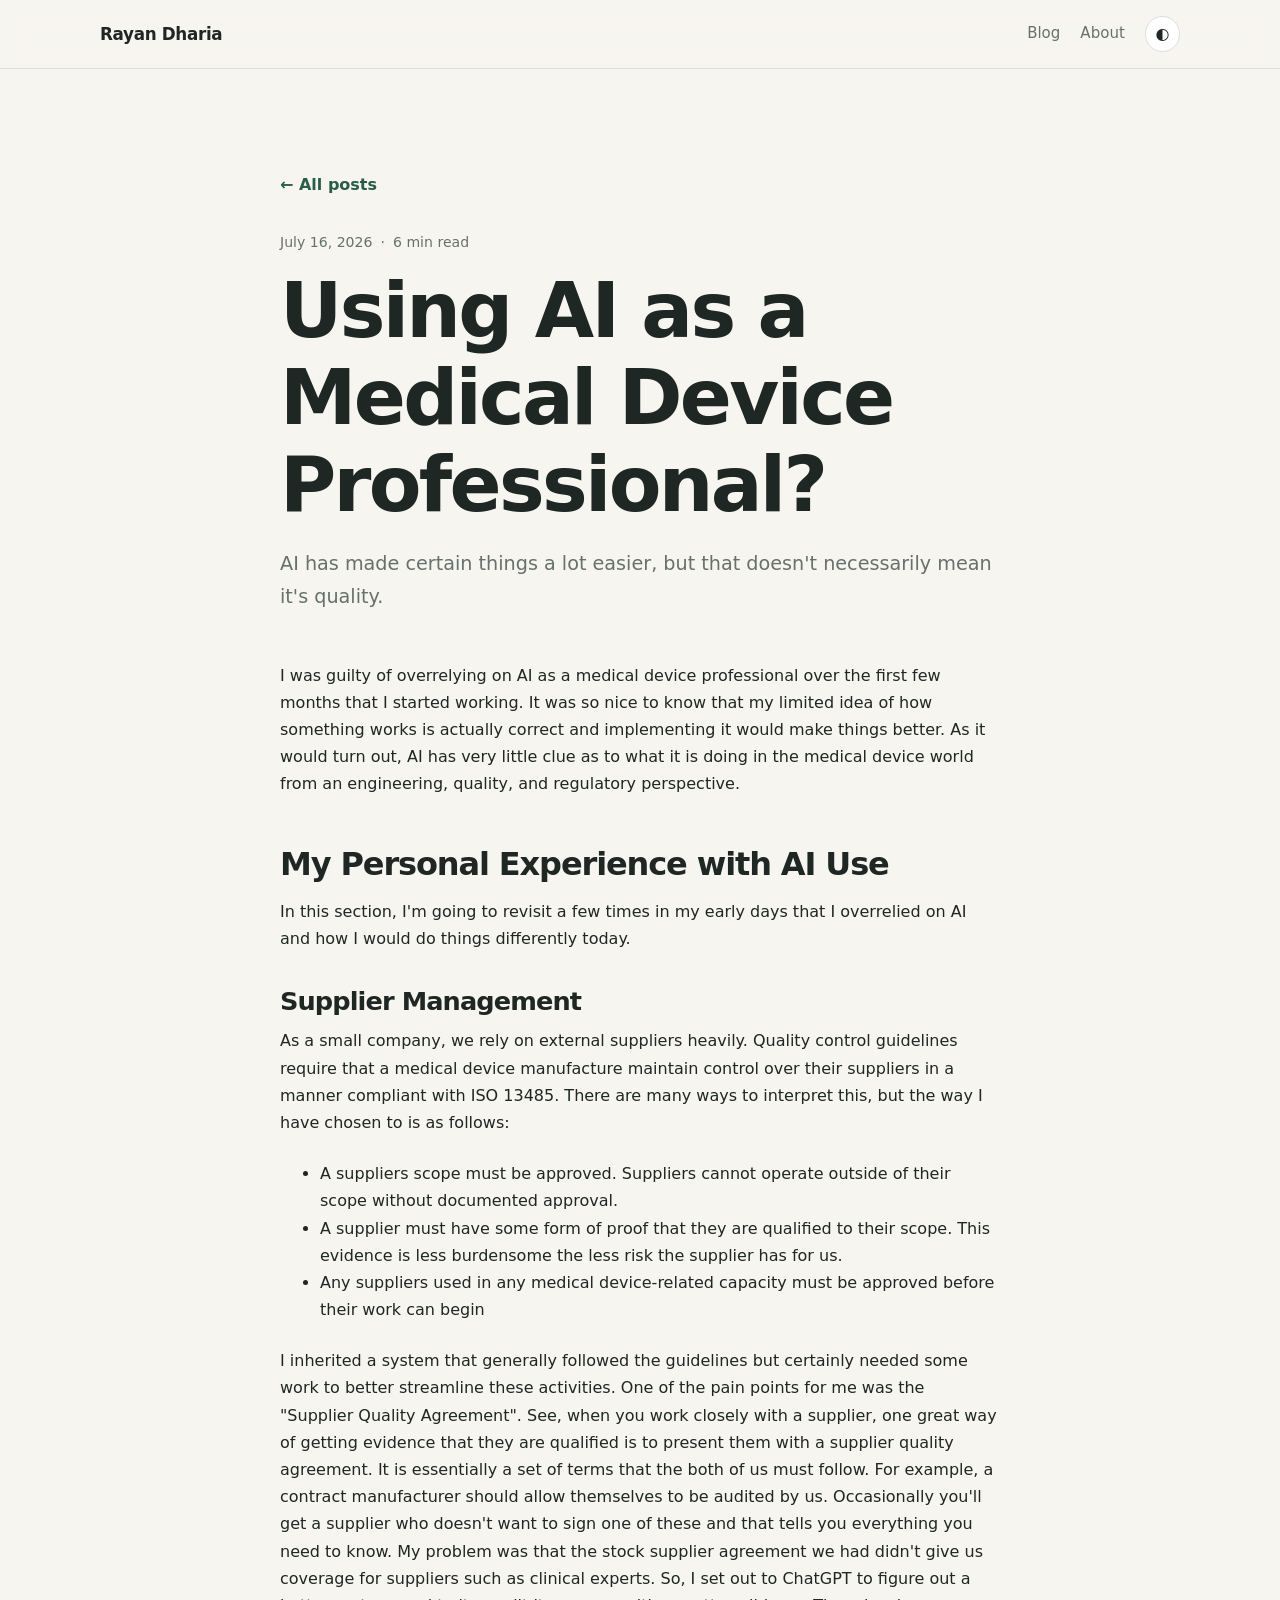
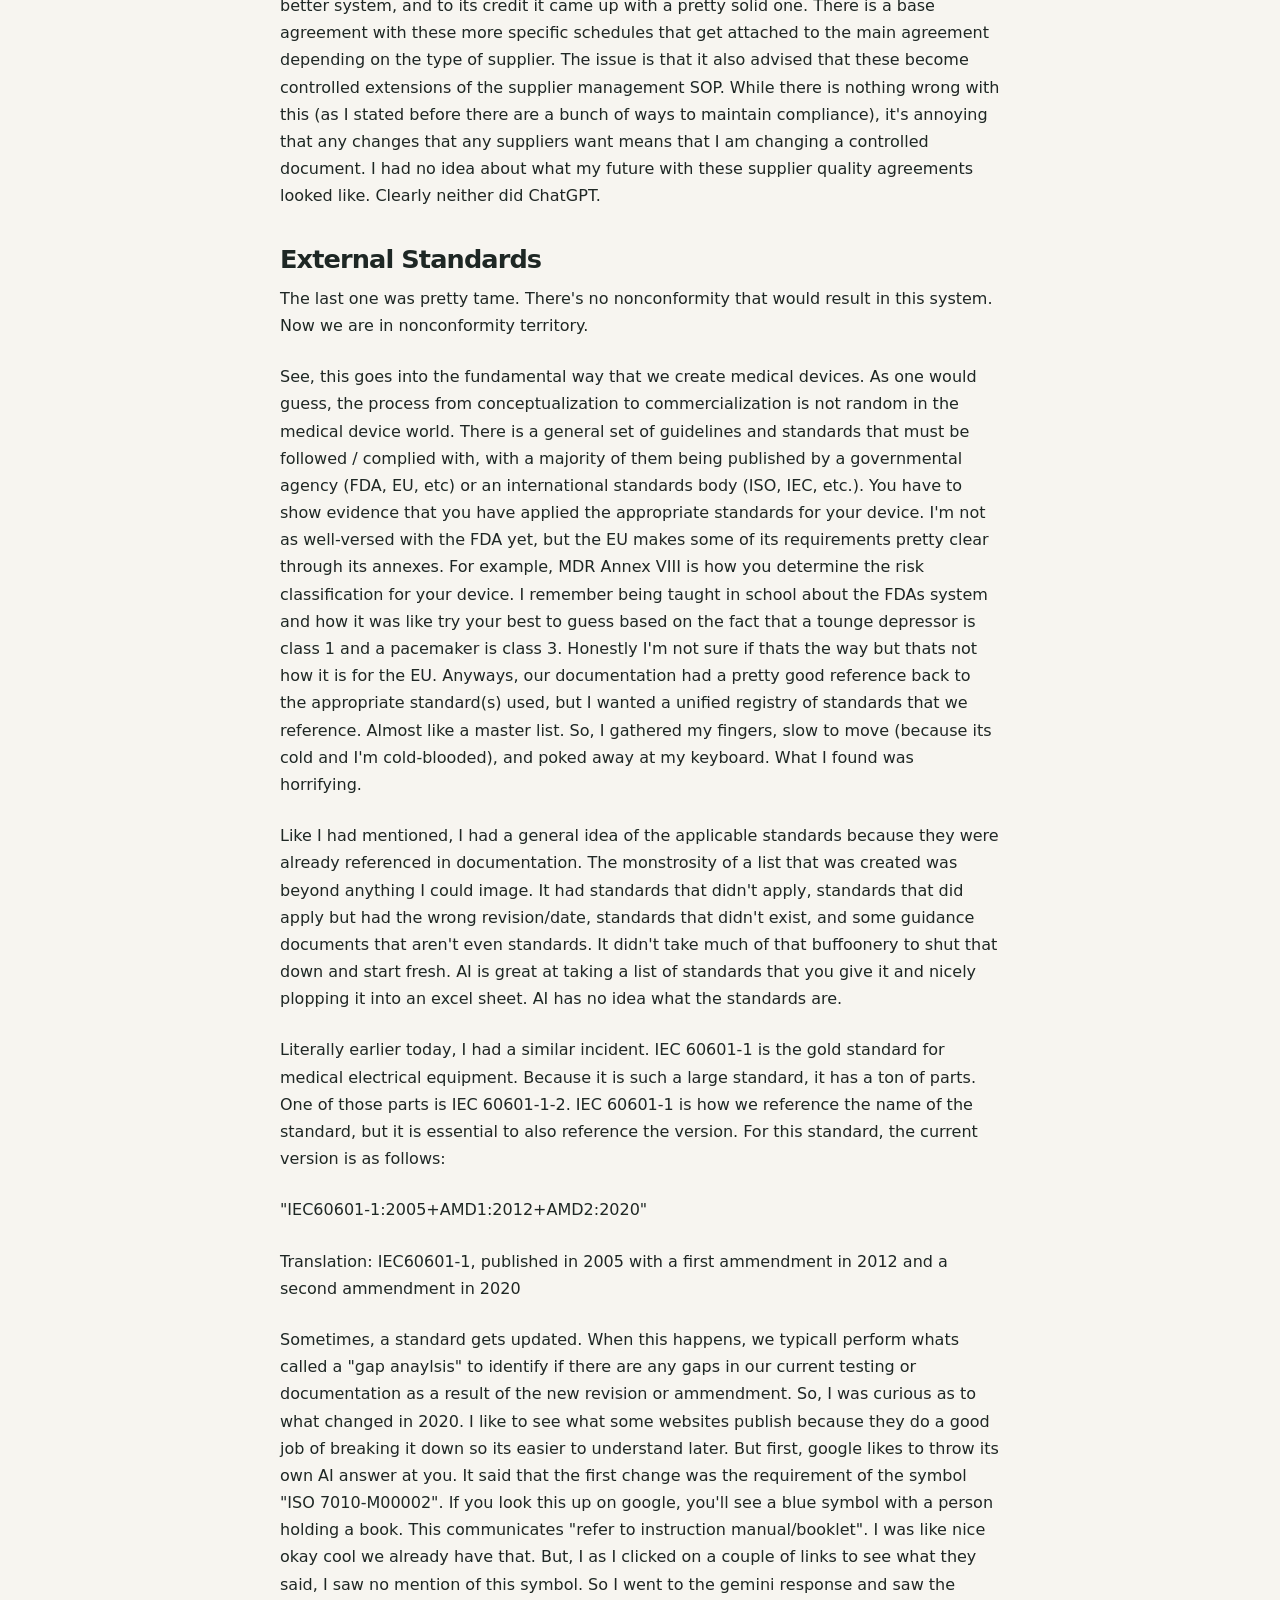
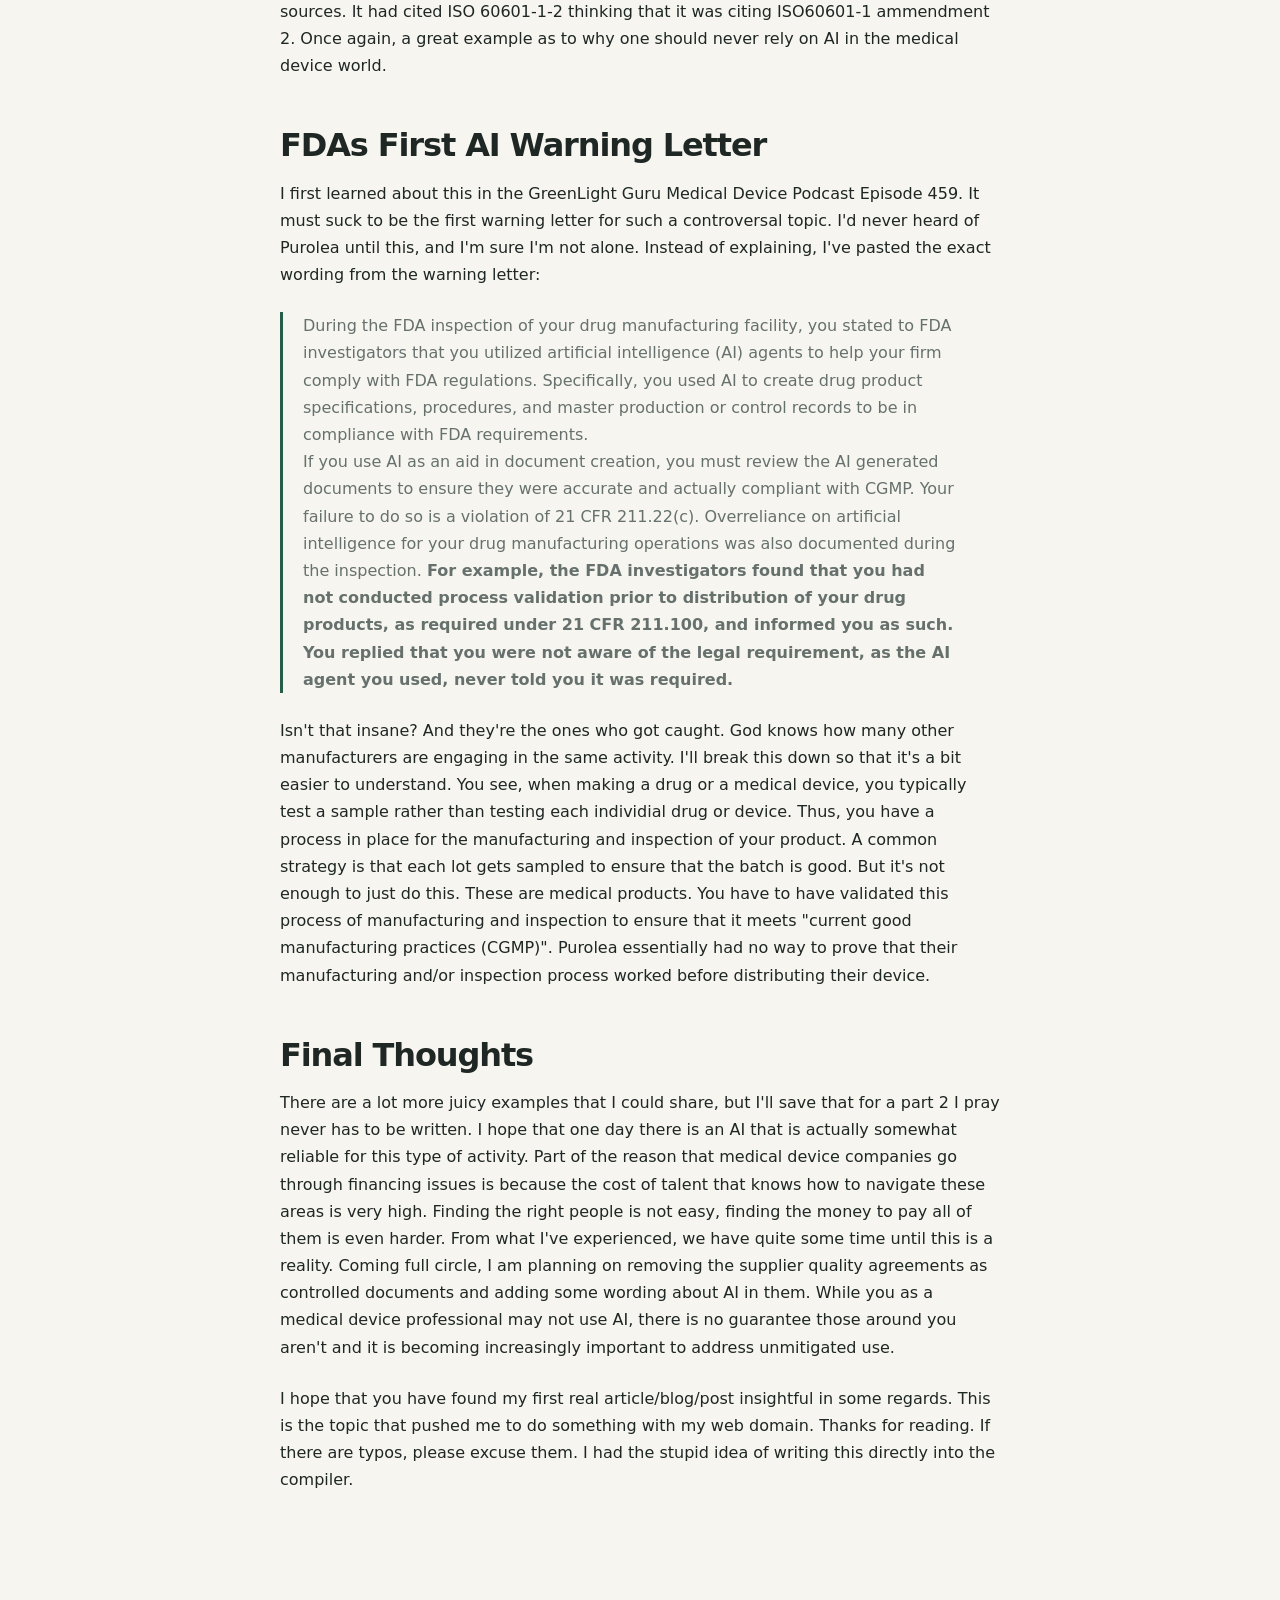
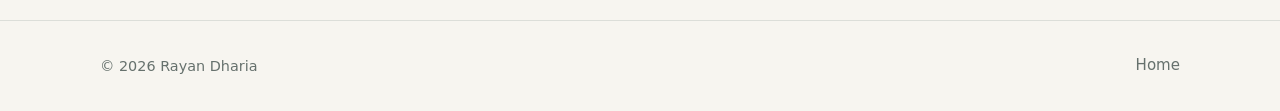
==== posts/AI-in-med-device-2026-07-16.html @ 638f1ad9 "AI Medical Devices Blog Post" ====
<!DOCTYPE html>
<html lang="en">
<head>
  <meta charset="UTF-8">
  <meta name="viewport" content="width=device-width, initial-scale=1.0">

  <!-- Change the browser title and description for every post. -->
  <title>Using AI as a Medical Device Professional? | Rayan Dharia</title>
  <meta name="Using AI as a Medical Device Professional" content="Using AI as a medical device professional has many more pitfalls than advantages.">

  <link rel="stylesheet" href="../styles.css">
  <script src="../main.js" defer></script>
</head>

<body>
  <header class="site-header">
    <div class="container header-inner">
      <a class="site-name" href="../index.html">Rayan Dharia</a>

      <nav class="site-nav" aria-label="Primary navigation">
        <a href="../index.html#posts">Blog</a>
        <a href="../index.html#about">About</a>
        <button
          class="theme-toggle"
          type="button"
          aria-label="Switch color theme"
          title="Switch color theme"
        >
          <span aria-hidden="true">◐</span>
        </button>
      </nav>
    </div>
  </header>

  <main class="article-shell">
    <article class="container">
      <header class="article-header">
        <a class="back-link" href="../index.html">← All posts</a>

        <p class="post-meta">
          <!-- Use YYYY-MM-DD in datetime, but write the date normally on screen. -->
          <time datetime="2026-07-16">July 16, 2026</time>
          <span aria-hidden="true">·</span>
          <span>6 min read</span>
        </p>

        <h1>Using AI as a Medical Device Professional?</h1>
        <p class="article-description">AI has made certain things a lot easier, but that doesn't necessarily mean it's quality.</p>
      </header>

      <div class="article-body">
        <p>
          I was guilty of overrelying on AI as a medical device professional over the first few months that I started working.
          It was so nice to know that my limited idea of how something works is actually correct and implementing it would make things better.
          As it would turn out, AI has very little clue as to what it is doing in the medical device world from an engineering, quality, and regulatory perspective.
        </p>

        <h2>My Personal Experience with AI Use</h2>

        <p>
          In this section, I'm going to revisit a few times in my early days that I overrelied on AI and how I would do things differently today.
        </p>

        <h3>Supplier Management</h3>

        <p>
          As a small company, we rely on external suppliers heavily. Quality control guidelines require that a medical device manufacture maintain control over their suppliers in a manner compliant with ISO 13485.
          There are many ways to interpret this, but the way I have chosen to is as follows:
          <ul>
          <li>A suppliers scope must be approved. Suppliers cannot operate outside of their scope without documented approval.</li>
          <li>A supplier must have some form of proof that they are qualified to their scope. This evidence is less burdensome the less risk the supplier has for us.</li>
          <li>Any suppliers used in any medical device-related capacity must be approved before their work can begin</li>
        </ul>
          I inherited a system that generally followed the guidelines but certainly needed some work to better streamline these activities.
          One of the pain points for me was the "Supplier Quality Agreement". See, when you work closely with a supplier, one great way of getting evidence that they are qualified is to present them with a supplier quality agreement.
          It is essentially a set of terms that the both of us must follow. For example, a contract manufacturer should allow themselves to be audited by us. Occasionally you'll get a supplier who doesn't want to sign one of these and that tells you everything you need to know.
          My problem was that the stock supplier agreement we had didn't give us coverage for suppliers such as clinical experts.
          So, I set out to ChatGPT to figure out a better system, and to its credit it came up with a pretty solid one. There is a base agreement with these more specific schedules that get attached to the main agreement depending on the type of supplier.
          The issue is that it also advised that these become controlled extensions of the supplier management SOP. While there is nothing wrong with this (as I stated before there are a bunch of ways to maintain compliance), it's annoying that any changes that any suppliers want means that I am changing a controlled document. 
          I had no idea about what my future with these supplier quality agreements looked like. Clearly neither did ChatGPT.
        </p>

        <h3>External Standards</h3>

        <p>
          The last one was pretty tame. There's no nonconformity that would result in this system. Now we are in nonconformity territory.
        </p>

        <p>
          See, this goes into the fundamental way that we create medical devices. As one would guess, the process from conceptualization to commercialization is not random in the medical device world.
          There is a general set of guidelines and standards that must be followed / complied with, with a majority of them being published by a governmental agency (FDA, EU, etc) or an international standards body (ISO, IEC, etc.). 
          You have to show evidence that you have applied the appropriate standards for your device. I'm not as well-versed with the FDA yet, but the EU makes some of its requirements pretty clear through its annexes. For example, MDR Annex VIII is how you determine the risk classification for your device.
          I remember being taught in school about the FDAs system and how it was like try your best to guess based on the fact that a tounge depressor is class 1 and a pacemaker is class 3. Honestly I'm not sure if thats the way but thats not how it is for the EU. 
          Anyways, our documentation had a pretty good reference back to the appropriate standard(s) used, but I wanted a unified registry of standards that we reference. Almost like a master list.
          So, I gathered my fingers, slow to move (because its cold and I'm cold-blooded), and poked away at my keyboard. What I found was horrifying.
        </p>

        <p>
          Like I had mentioned, I had a general idea of the applicable standards because they were already referenced in documentation. The monstrosity of a list that was created was beyond anything I could image. 
          It had standards that didn't apply, standards that did apply but had the wrong revision/date, standards that didn't exist, and some guidance documents that aren't even standards. It didn't take much of that buffoonery to shut that down and start fresh. 
          AI is great at taking a list of standards that you give it and nicely plopping it into an excel sheet. AI has no idea what the standards are.
        </p>

        <p>
          Literally earlier today, I had a similar incident. IEC 60601-1 is the gold standard for medical electrical equipment. Because it is such a large standard, it has a ton of parts.
          One of those parts is IEC 60601-1-2.
          IEC 60601-1 is how we reference the name of the standard, but it is essential to also reference the version. For this standard, the current version is as follows: 
        </p>
        
        <p>  
          "IEC60601-1:2005+AMD1:2012+AMD2:2020"
        </p>

        <p>
          Translation: IEC60601-1, published in 2005 with a first ammendment in 2012 and a second ammendment in 2020
        </p>

        <p>
          Sometimes, a standard gets updated. When this happens, we typicall perform whats called a "gap anaylsis" to identify if there are any gaps in our current testing or documentation as a result of the new revision or ammendment.
          So, I was curious as to what changed in 2020. I like to see what some websites publish because they do a good job of breaking it down so its easier to understand later.
          But first, google likes to throw its own AI answer at you. It said that the first change was the requirement of the symbol "ISO 7010-M00002". If you look this up on google, you'll see a blue symbol with a person holding a book. This communicates "refer to instruction manual/booklet".
          I was like nice okay cool we already have that. But, I as I clicked on a couple of links to see what they said, I saw no mention of this symbol. So I went to the gemini response and saw the sources. It had cited ISO 60601-1-2 thinking that it was citing ISO60601-1 ammendment 2.
          Once again, a great example as to why one should never rely on AI in the medical device world.
        </p>

        <h2>FDAs First AI Warning Letter</h2>

        <p>
          I first learned about this in the GreenLight Guru Medical Device Podcast Episode 459. It must suck to be the first warning letter for such a controversal topic.
          I'd never heard of Purolea until this, and I'm sure I'm not alone. Instead of explaining, I've pasted the exact wording from the warning letter:
        </p>

        <blockquote>
          During the FDA inspection of your drug manufacturing facility, you stated to FDA investigators that you utilized artificial intelligence (AI) agents to help your firm comply with FDA regulations.
          Specifically, you used AI to create drug product specifications, procedures, and master production or control records to be in compliance with FDA requirements.
          <br>
          If you use AI as an aid in document creation, you must review the AI generated documents to ensure they were accurate and actually compliant with CGMP.
          Your failure to do so is a violation of 21 CFR 211.22(c). Overreliance on artificial intelligence for your drug manufacturing operations was also documented during the inspection.
          <b>For example, the FDA investigators found that you had not conducted process validation prior to distribution of your drug products, as required under 21 CFR 211.100, and informed you as such.
          You replied that you were not aware of the legal requirement, as the AI agent you used, never told you it was required.</b>
        </blockquote>

        <p>
          Isn't that insane? And they're the ones who got caught. God knows how many other manufacturers are engaging in the same activity. I'll break this down so that it's a bit easier to understand.
          You see, when making a drug or a medical device, you typically test a sample rather than testing each individial drug or device. 
          Thus, you have a process in place for the manufacturing and inspection of your product. A common strategy is that each lot gets sampled to ensure that the batch is good.
          But it's not enough to just do this. These are medical products. You have to have validated this process of manufacturing and inspection to ensure that it meets "current good manufacturing practices (CGMP)".
          Purolea essentially had no way to prove that their manufacturing and/or inspection process worked before distributing their device. 
        </p>

        <h2>Final Thoughts</h2>
        
        <p>
        There are a lot more juicy examples that I could share, but I'll save that for a part 2 I pray never has to be written.
        I hope that one day there is an AI that is actually somewhat reliable for this type of activity. Part of the reason that medical device companies go through financing issues is because the cost of talent that knows how to navigate these areas is very high.
        Finding the right people is not easy, finding the money to pay all of them is even harder. From what I've experienced, we have quite some time until this is a reality.
        Coming full circle, I am planning on removing the supplier quality agreements as controlled documents and adding some wording about AI in them. 
        While you as a medical device professional may not use AI, there is no guarantee those around you aren't and it is becoming increasingly important to address unmitigated use.
        </p>

        <p>
          I hope that you have found my first real article/blog/post insightful in some regards. This is the topic that pushed me to do something with my web domain. Thanks for reading. If there are typos, please excuse them. I had the stupid idea of writing this directly into the compiler.
        </p>


      </div>
    </article>
  </main>

  <footer class="site-footer">
    <div class="container footer-inner">
      <p>© <span data-current-year>2026</span> Rayan Dharia</p>
      <a href="../index.html">Home</a>
    </div>
  </footer>
</body>
</html>
---- styles.css ----
:root {
  --background: #f7f5f0;
  --surface: #ffffff;
  --text: #1e2724;
  --muted: #66716d;
  --border: #dcded9;
  --accent: #275d4b;
  --accent-hover: #173e32;
  --header-background: rgba(247, 245, 240, 0.88);
  --shadow: 0 16px 45px rgba(31, 48, 41, 0.08);
  --content-width: 1080px;
  --reading-width: 720px;
}

html[data-theme="dark"] {
  --background: #121816;
  --surface: #19211e;
  --text: #edf3f0;
  --muted: #aab7b1;
  --border: #33403a;
  --accent: #8dcbb4;
  --accent-hover: #b0decf;
  --header-background: rgba(18, 24, 22, 0.88);
  --shadow: 0 16px 45px rgba(0, 0, 0, 0.24);
}

* {
  box-sizing: border-box;
}

html {
  scroll-behavior: smooth;
}

body {
  margin: 0;
  background: var(--background);
  color: var(--text);
  font-family:
    Inter, ui-sans-serif, system-ui, -apple-system, BlinkMacSystemFont,
    "Segoe UI", sans-serif;
  font-size: 1rem;
  line-height: 1.7;
  transition: background-color 180ms ease, color 180ms ease;
}

a {
  color: inherit;
}

img {
  display: block;
  max-width: 100%;
}

button,
a {
  -webkit-tap-highlight-color: transparent;
}

.container {
  width: min(calc(100% - 2rem), var(--content-width));
  margin-inline: auto;
}

.narrow {
  max-width: var(--reading-width);
}

.site-header {
  position: sticky;
  top: 0;
  z-index: 10;
  border-bottom: 1px solid var(--border);
  background: var(--header-background);
  backdrop-filter: blur(14px);
}

.header-inner,
.footer-inner {
  display: flex;
  align-items: center;
  justify-content: space-between;
  gap: 1rem;
}

.header-inner {
  min-height: 68px;
}

.site-name {
  color: var(--text);
  font-size: 1.05rem;
  font-weight: 750;
  letter-spacing: -0.02em;
  text-decoration: none;
}

.site-nav {
  display: flex;
  align-items: center;
  gap: 1.25rem;
}

.site-nav a,
.footer-inner a {
  color: var(--muted);
  font-size: 0.94rem;
  text-decoration: none;
}

.site-nav a:hover,
.footer-inner a:hover {
  color: var(--accent);
}

.theme-toggle {
  display: grid;
  width: 2.2rem;
  height: 2.2rem;
  padding: 0;
  place-items: center;
  border: 1px solid var(--border);
  border-radius: 999px;
  background: var(--surface);
  color: var(--text);
  cursor: pointer;
  font: inherit;
}

.theme-toggle:hover {
  border-color: var(--accent);
  color: var(--accent);
}

.hero {
  padding: clamp(2rem, 5vw, 4rem) 0 clamp(2rem, 5vw, 4rem);
}

.hero-content {
  max-width: 900px;
}

.eyebrow {
  margin: 0 0 0.8rem;
  color: var(--accent);
  font-size: 0.78rem;
  font-weight: 800;
  letter-spacing: 0.16em;
  text-transform: uppercase;
}

h1,
h2,
h3 {
  margin-top: 0;
  line-height: 1.13;
  letter-spacing: -0.035em;
}

h1 {
  max-width: 850px;
  margin-bottom: 1.5rem;
  font-size: clamp(2rem, 5vw, 4rem);
}

h2 {
  margin-bottom: 1rem;
  font-size: clamp(2rem, 4vw, 3rem);
}

h3 {
  margin-bottom: 0.7rem;
  font-size: clamp(1.35rem, 2vw, 1.7rem);
}

.hero-text {
  max-width: 620px;
  margin: 0;
  color: var(--muted);
  font-size: clamp(1.05rem, 2vw, 1.25rem);
}

.section {
  padding: clamp(2rem, 5vw, 4rem) 0;
  border-top: 1px solid var(--border);
}

.section-heading {
  margin-bottom: 2rem;
}

.post-list {
  display: grid;
  gap: 1.25rem;
}

.post-card {
  padding: clamp(1.5rem, 4vw, 2.4rem);
  border: 1px solid var(--border);
  border-radius: 20px;
  background: var(--surface);
  box-shadow: var(--shadow);
  transition: transform 180ms ease, border-color 180ms ease;
}

.post-card:hover {
  transform: translateY(-3px);
  border-color: var(--accent);
}

.post-card h3 a {
  text-decoration: none;
}

.post-card h3 a:hover {
  color: var(--accent);
}

.post-card > p:not(.post-meta) {
  max-width: 680px;
  margin: 0 0 1.25rem;
  color: var(--muted);
}

.post-meta {
  display: flex;
  flex-wrap: wrap;
  gap: 0.5rem;
  margin: 0 0 0.85rem;
  color: var(--muted);
  font-size: 0.88rem;
}

.read-more {
  color: var(--accent);
  font-weight: 750;
  text-decoration: none;
}

.read-more:hover {
  color: var(--accent-hover);
}

.about-section p:last-child {
  margin-bottom: 0;
  color: var(--muted);
  font-size: 1.08rem;
}

.site-footer {
  padding: 2rem 0;
  border-top: 1px solid var(--border);
}

.footer-inner {
  color: var(--muted);
  font-size: 0.9rem;
}

.footer-inner p {
  margin: 0;
}

/* Individual blog posts */

.article-shell {
  padding: clamp(3rem, 8vw, 7rem) 0;
}

.article-header {
  max-width: var(--reading-width);
  margin: 0 auto 3rem;
}

.article-header h1 {
  margin-bottom: 1.25rem;
  font-size: clamp(2.5rem, 7vw, 4.8rem);
}

.article-description {
  margin: 0;
  color: var(--muted);
  font-size: 1.2rem;
}

.article-body {
  max-width: var(--reading-width);
  margin-inline: auto;
}

.article-body p,
.article-body ul,
.article-body ol,
.article-body blockquote {
  margin-top: 0;
  margin-bottom: 1.5rem;
}

.article-body h2 {
  margin-top: 3rem;
  font-size: 2rem;
}

.article-body h3 {
  margin-top: 2.2rem;
}

.article-body a {
  color: var(--accent);
  text-decoration-thickness: 0.08em;
  text-underline-offset: 0.16em;
}

.article-body code {
  padding: 0.15rem 0.35rem;
  border: 1px solid var(--border);
  border-radius: 5px;
  background: var(--surface);
  font-size: 0.92em;
}

.article-body pre {
  overflow-x: auto;
  margin: 0 0 1.5rem;
  padding: 1rem;
  border: 1px solid var(--border);
  border-radius: 12px;
  background: var(--surface);
}

.article-body pre code {
  padding: 0;
  border: 0;
  background: transparent;
}

.article-body blockquote {
  margin-left: 0;
  padding-left: 1.25rem;
  border-left: 3px solid var(--accent);
  color: var(--muted);
}

.back-link {
  display: inline-block;
  margin-bottom: 2rem;
  color: var(--accent);
  font-weight: 700;
  text-decoration: none;
}

.back-link:hover {
  color: var(--accent-hover);
}

@media (max-width: 620px) {
  .site-nav {
    gap: 0.85rem;
  }

  .site-nav a {
    font-size: 0.88rem;
  }

  .footer-inner {
    align-items: flex-start;
    flex-direction: column;
  }
}

@media (prefers-reduced-motion: reduce) {
  html {
    scroll-behavior: auto;
  }

  *,
  *::before,
  *::after {
    transition-duration: 0.01ms !important;
  }
}
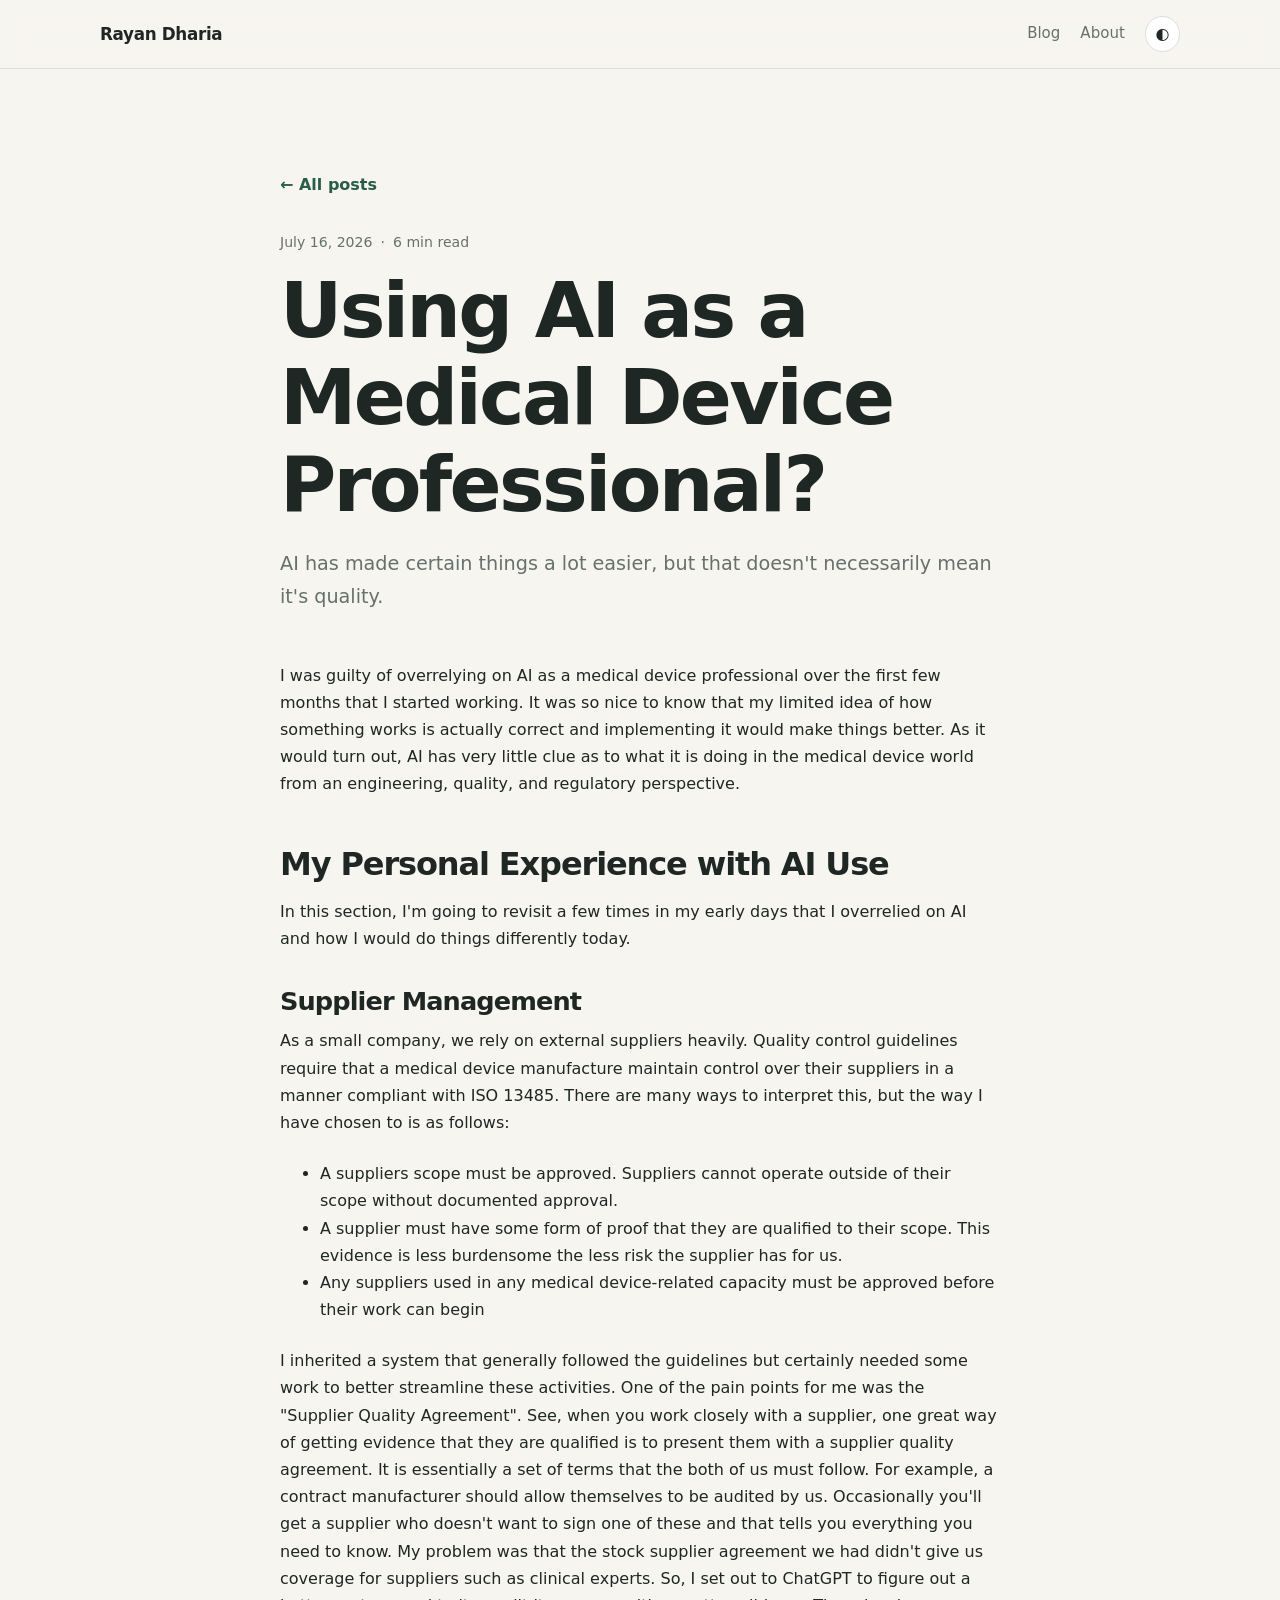
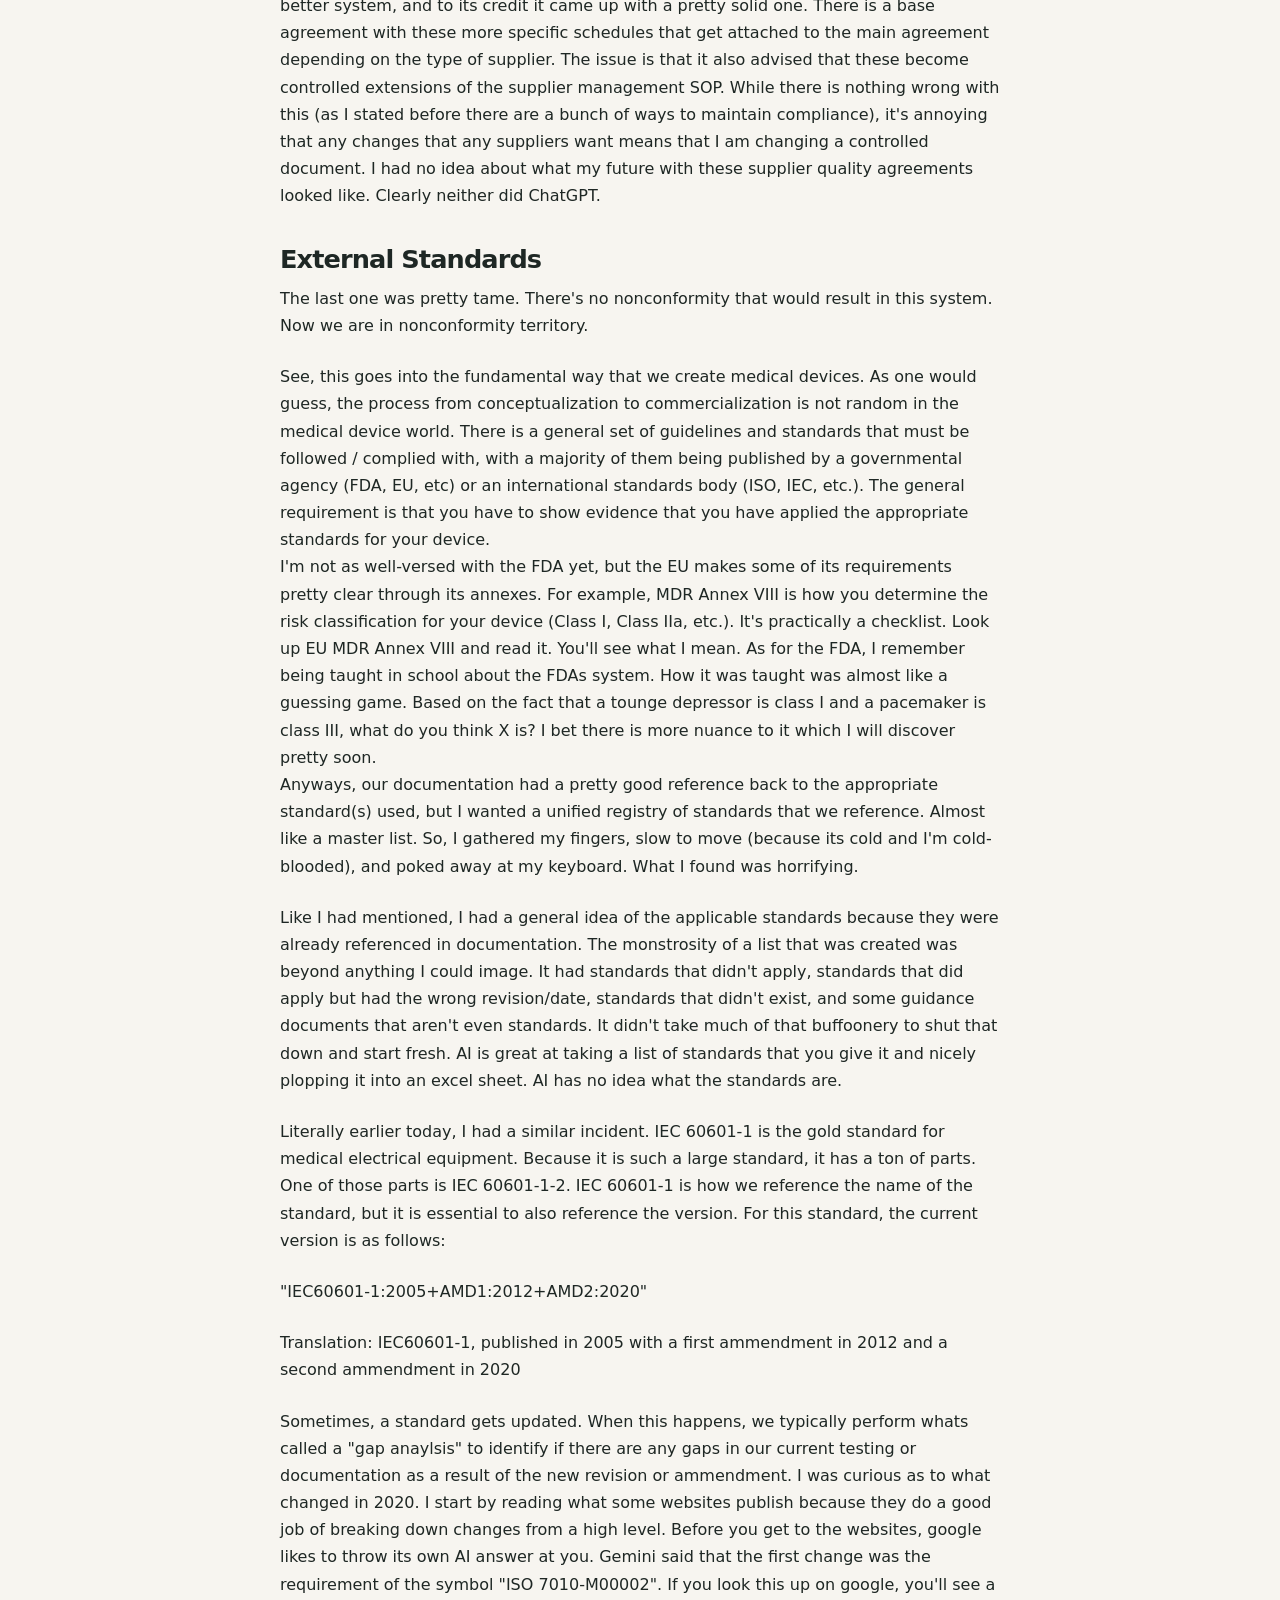
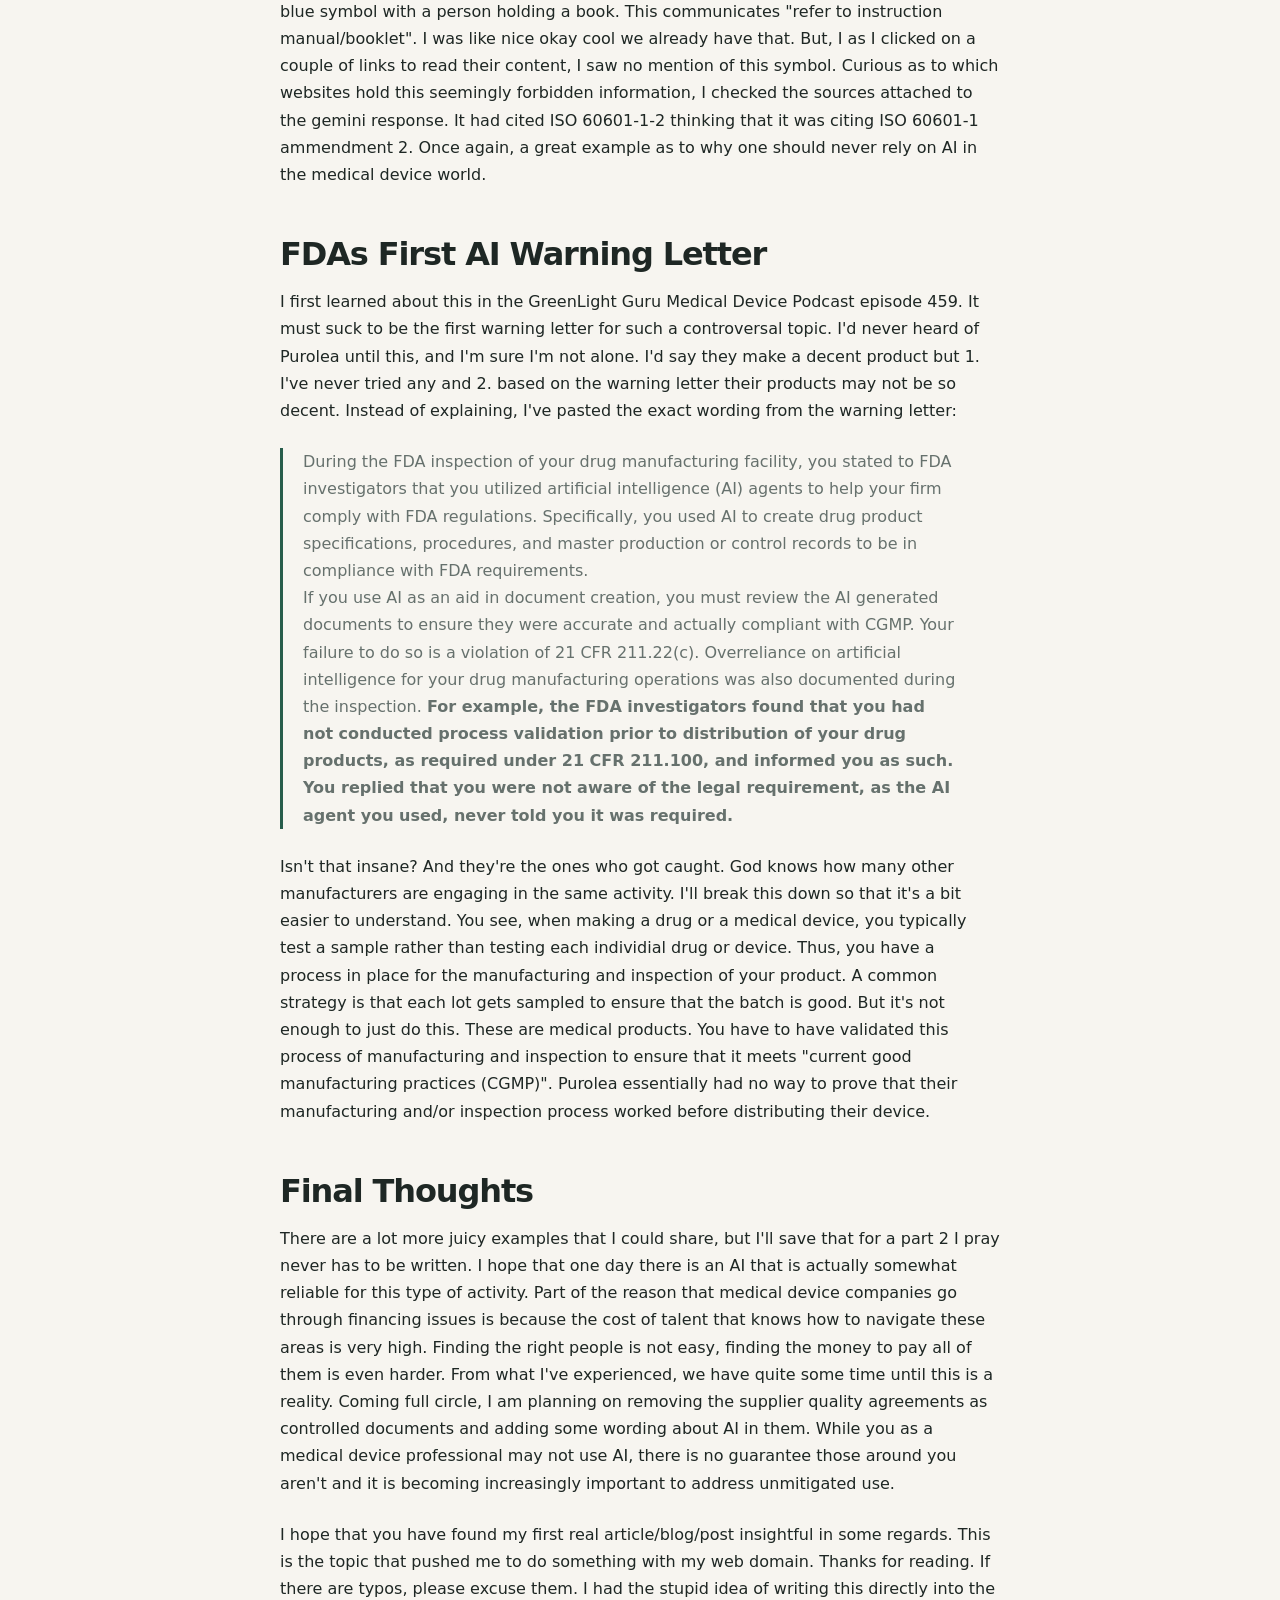
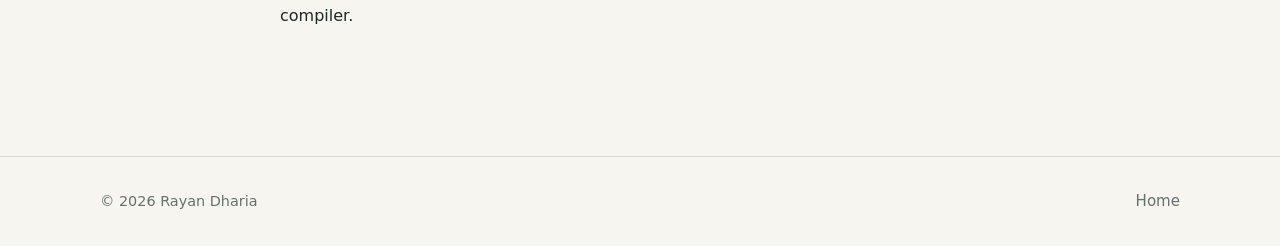
==== commit 88880981: "Fixes" ====
--- a/posts/AI-in-med-device-2026-07-16.html
+++ b/posts/AI-in-med-device-2026-07-16.html
@@ -87,10 +87,21 @@
         </p>
 
         <p>
-          See, this goes into the fundamental way that we create medical devices. As one would guess, the process from conceptualization to commercialization is not random in the medical device world.
+          See, this goes into the fundamental way that we create medical devices.
+          As one would guess, the process from conceptualization to commercialization is not random in the medical device world.
           There is a general set of guidelines and standards that must be followed / complied with, with a majority of them being published by a governmental agency (FDA, EU, etc) or an international standards body (ISO, IEC, etc.). 
-          You have to show evidence that you have applied the appropriate standards for your device. I'm not as well-versed with the FDA yet, but the EU makes some of its requirements pretty clear through its annexes. For example, MDR Annex VIII is how you determine the risk classification for your device.
-          I remember being taught in school about the FDAs system and how it was like try your best to guess based on the fact that a tounge depressor is class 1 and a pacemaker is class 3. Honestly I'm not sure if thats the way but thats not how it is for the EU. 
+          The general requirement is that you have to show evidence that you have applied the appropriate standards for your device.
+          <br>
+          I'm not as well-versed with the FDA yet, but the EU makes some of its requirements pretty clear through its annexes.
+          For example, MDR Annex VIII is how you determine the risk classification for your device (Class I, Class IIa, etc.).
+          It's practically a checklist.
+          Look up EU MDR Annex VIII and read it.
+          You'll see what I mean.
+          As for the FDA, I remember being taught in school about the FDAs system.
+          How it was taught was almost like a guessing game.
+          Based on the fact that a tounge depressor is class I and a pacemaker is class III, what do you think X is?
+          I bet there is more nuance to it which I will discover pretty soon.
+          <br>
           Anyways, our documentation had a pretty good reference back to the appropriate standard(s) used, but I wanted a unified registry of standards that we reference. Almost like a master list.
           So, I gathered my fingers, slow to move (because its cold and I'm cold-blooded), and poked away at my keyboard. What I found was horrifying.
         </p>
@@ -116,18 +127,23 @@
         </p>
 
         <p>
-          Sometimes, a standard gets updated. When this happens, we typicall perform whats called a "gap anaylsis" to identify if there are any gaps in our current testing or documentation as a result of the new revision or ammendment.
-          So, I was curious as to what changed in 2020. I like to see what some websites publish because they do a good job of breaking it down so its easier to understand later.
-          But first, google likes to throw its own AI answer at you. It said that the first change was the requirement of the symbol "ISO 7010-M00002". If you look this up on google, you'll see a blue symbol with a person holding a book. This communicates "refer to instruction manual/booklet".
-          I was like nice okay cool we already have that. But, I as I clicked on a couple of links to see what they said, I saw no mention of this symbol. So I went to the gemini response and saw the sources. It had cited ISO 60601-1-2 thinking that it was citing ISO60601-1 ammendment 2.
+          Sometimes, a standard gets updated. When this happens, we typically perform whats called a "gap anaylsis" to identify if there are any gaps in our current testing or documentation as a result of the new revision or ammendment.
+          I was curious as to what changed in 2020. I start by reading what some websites publish because they do a good job of breaking down changes from a high level.
+          Before you get to the websites, google likes to throw its own AI answer at you. Gemini said that the first change was the requirement of the symbol "ISO 7010-M00002". If you look this up on google, you'll see a blue symbol with a person holding a book. This communicates "refer to instruction manual/booklet".
+          I was like nice okay cool we already have that.
+          But, I as I clicked on a couple of links to read their content, I saw no mention of this symbol.
+          Curious as to which websites hold this seemingly forbidden information, I checked the sources attached to the gemini response.
+          It had cited ISO 60601-1-2 thinking that it was citing ISO 60601-1 ammendment 2.
           Once again, a great example as to why one should never rely on AI in the medical device world.
         </p>
 
         <h2>FDAs First AI Warning Letter</h2>
 
         <p>
-          I first learned about this in the GreenLight Guru Medical Device Podcast Episode 459. It must suck to be the first warning letter for such a controversal topic.
-          I'd never heard of Purolea until this, and I'm sure I'm not alone. Instead of explaining, I've pasted the exact wording from the warning letter:
+          I first learned about this in the GreenLight Guru Medical Device Podcast episode 459. It must suck to be the first warning letter for such a controversal topic.
+          I'd never heard of Purolea until this, and I'm sure I'm not alone.
+          I'd say they make a decent product but 1. I've never tried any and 2. based on the warning letter their products may not be so decent.
+          Instead of explaining, I've pasted the exact wording from the warning letter:
         </p>
 
         <blockquote>
